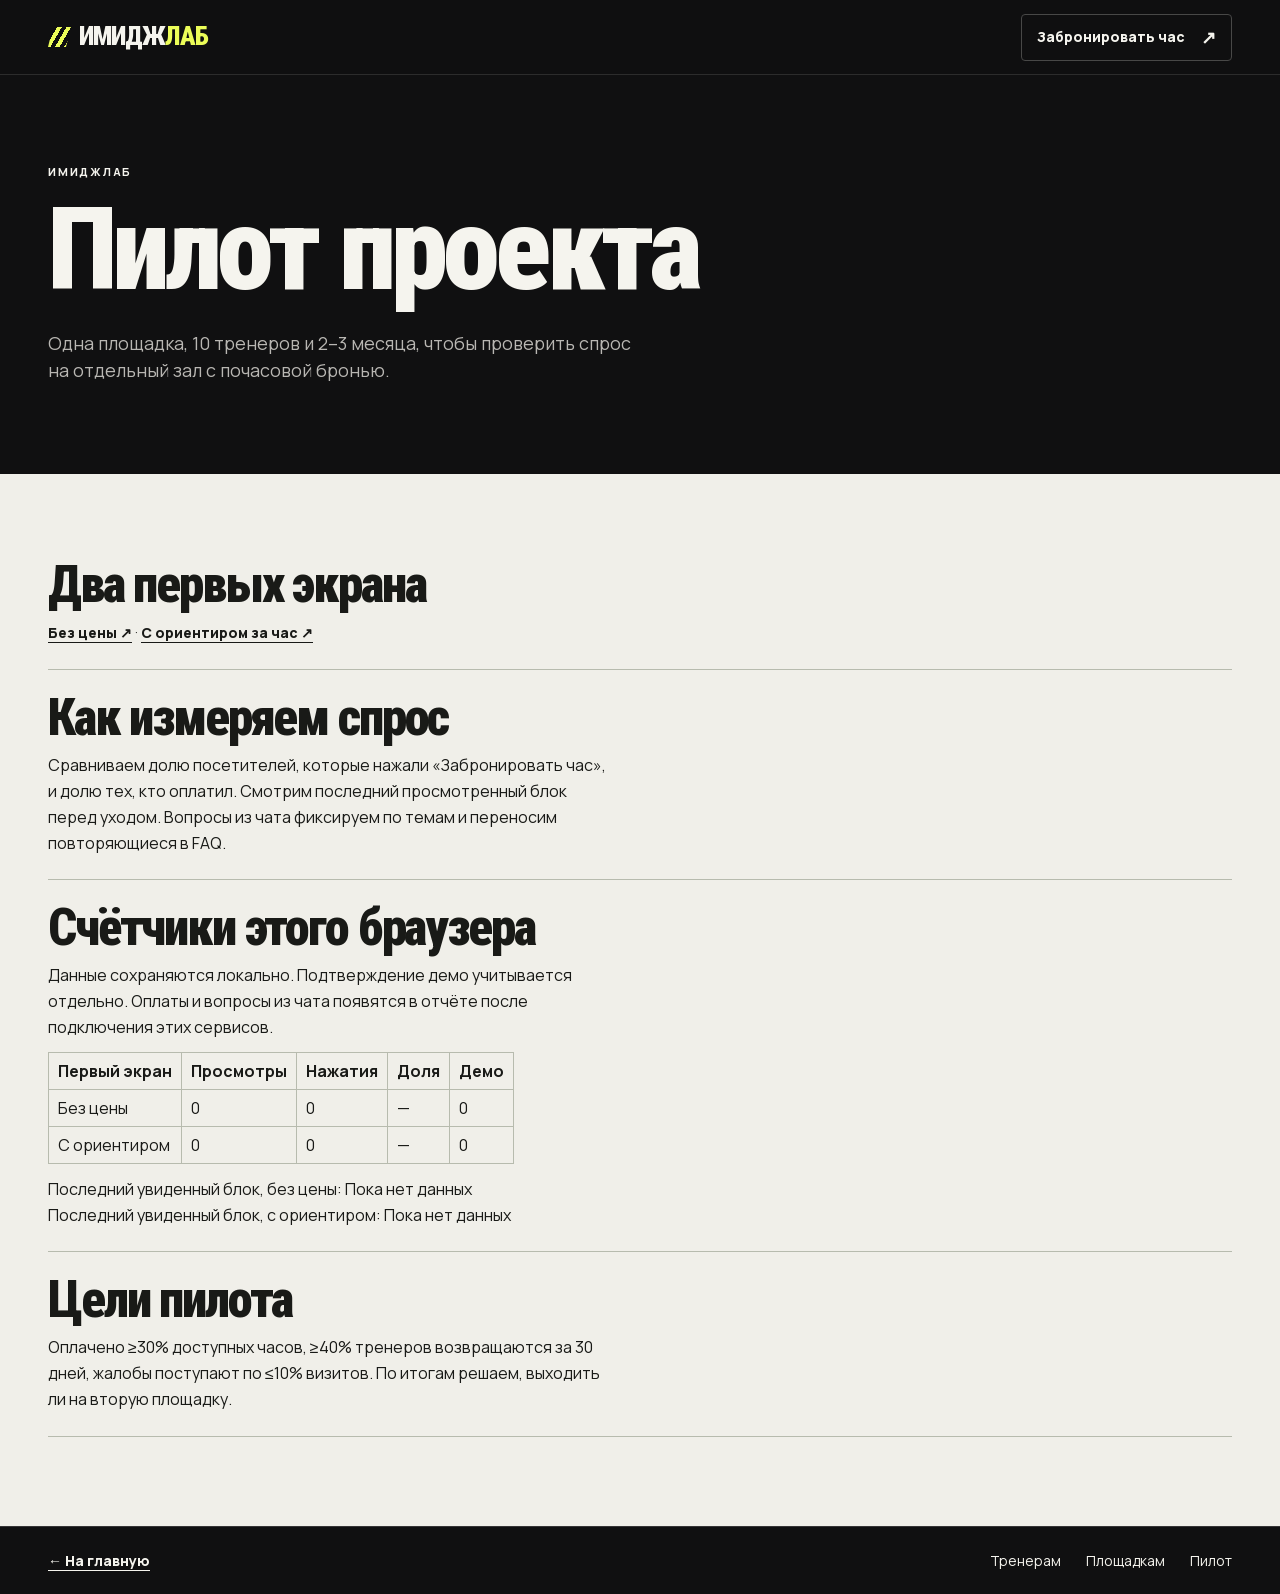
==== pilot.html @ 2631bb2d "Publish ImageLab website" ====
<!doctype html>
<html lang="ru">
<head>
  <meta charset="utf-8">
  <meta name="viewport" content="width=device-width, initial-scale=1">
  <meta name="theme-color" content="#101011">
  <title>Пилот проекта — ИмиджЛаб</title>
  <link rel="stylesheet" href="fonts.css">
  <link rel="stylesheet" href="style.css">
  <script src="pilot-metrics.js" defer></script>
</head>
<body>
  <header class="nav"><div class="wrap nav-inner">
    <a class="logo" href="./"><i aria-hidden="true"></i>Имидж<span>Лаб</span></a>
    <a class="pill nav-cta" href="./#booking">Забронировать час <span aria-hidden="true">↗</span></a>
  </div></header>
  <main class="detail-page">
    <section class="wrap section">
      <p class="kicker">ИМИДЖЛАБ</p>
      <h1>Пилот проекта</h1>
      <p class="lead">Одна площадка, 10 тренеров и 2–3 месяца, чтобы проверить спрос на отдельный зал с почасовой бронью.</p>
    </section>
    <section class="light"><div class="wrap section detail-sections">
      <article><h2>Два первых экрана</h2><p><a class="quiet" href="./?hero=plain">Без цены ↗</a> · <a class="quiet" href="./?hero=price">С ориентиром за час ↗</a></p></article>
      <article><h2>Как измеряем спрос</h2><p>Сравниваем долю посетителей, которые нажали «Забронировать час», и долю тех, кто оплатил. Смотрим последний просмотренный блок перед уходом. Вопросы из чата фиксируем по темам и переносим повторяющиеся в FAQ.</p></article>
      <article><h2>Счётчики этого браузера</h2><p>Данные сохраняются локально. Подтверждение демо учитывается отдельно. Оплаты и вопросы из чата появятся в отчёте после подключения этих сервисов.</p>
        <div class="report-table"><table><thead><tr><th scope="col">Первый экран</th><th scope="col">Просмотры</th><th scope="col">Нажатия</th><th scope="col">Доля</th><th scope="col">Демо</th></tr></thead><tbody id="pilot-report"></tbody></table></div>
        <p>Последний увиденный блок, без цены: <span id="blocks-plain">—</span></p>
        <p>Последний увиденный блок, с ориентиром: <span id="blocks-price">—</span></p>
      </article>
      <article><h2>Цели пилота</h2><p>Оплачено ≥30% доступных часов, ≥40% тренеров возвращаются за 30 дней, жалобы поступают по ≤10% визитов. По итогам решаем, выходить ли на вторую площадку.</p></article>
    </div></section>
  </main>
  <footer><div class="wrap footer-inner"><a class="quiet" href="./">← На главную</a><div class="footer-links"><a href="trainers.html">Тренерам</a><a href="venues.html">Площадкам</a><a href="pilot.html">Пилот</a></div></div></footer>
</body>
</html>
---- fonts.css ----
@font-face {
  font-family: 'Manrope';
  font-style: normal;
  font-weight: 400 800;
  font-display: swap;
  src: url(assets/manrope-cyrillic.woff2) format('woff2');
  unicode-range: U+0301, U+0400-045F, U+0490-0491, U+04B0-04B1, U+2116;
}
@font-face {
  font-family: 'Manrope';
  font-style: normal;
  font-weight: 400 800;
  font-display: swap;
  src: url(assets/manrope-latin.woff2) format('woff2');
  unicode-range: U+0000-00FF, U+0131, U+0152-0153, U+02BB-02BC, U+02C6, U+02DA, U+02DC, U+0304, U+0308, U+0329, U+2000-206F, U+20AC, U+2122, U+2191, U+2193, U+2212, U+2215, U+FEFF, U+FFFD;
}
@font-face {
  font-family: 'Roboto Condensed';
  font-style: normal;
  font-weight: 700 900;
  font-display: swap;
  src: url(assets/roboto-condensed-cyrillic.woff2) format('woff2');
  unicode-range: U+0301, U+0400-045F, U+0490-0491, U+04B0-04B1, U+2116;
}
@font-face {
  font-family: 'Roboto Condensed';
  font-style: normal;
  font-weight: 700 900;
  font-display: swap;
  src: url(assets/roboto-condensed-latin.woff2) format('woff2');
  unicode-range: U+0000-00FF, U+0131, U+0152-0153, U+02BB-02BC, U+02C6, U+02DA, U+02DC, U+0304, U+0308, U+0329, U+2000-206F, U+20AC, U+2122, U+2191, U+2193, U+2212, U+2215, U+FEFF, U+FFFD;
}
---- style.css ----
:root {
  color-scheme: dark;
  --bg: #101011;
  --ink: #f5f4ee;
  --sub: #b9b7b3;
  --line: #363536;
  --acid: #ecfd58;
  --paper: #f0efe9;
  --dark: #191a17;
  --display: "Roboto Condensed", "Arial Narrow", Impact, sans-serif;
  --body: "Manrope", Arial, sans-serif;
  font-family: var(--body);
  background: var(--bg);
  color: var(--ink);
}
*, *::before, *::after { box-sizing: border-box; }
html { scroll-behavior: smooth; }
body, p, h1, h2, h3, figure { margin: 0; }
a { color: inherit; text-decoration: none; }
button, input { font: inherit; }
button { cursor: pointer; }
button:disabled { cursor: wait; }
:focus-visible { outline: 2px solid currentColor; outline-offset: 4px; }
section[id] { scroll-margin-top: 88px; }
.skip { position: fixed; top: 12px; left: 12px; z-index: 9; transform: translateY(-160%); background: var(--acid); color: var(--dark); padding: 12px; }
.skip:focus { transform: none; }
.wrap { width: min(1320px, calc(100% - 96px)); margin-inline: auto; }
.nav { position: sticky; top: 0; z-index: 5; background: #101011eb; backdrop-filter: blur(15px); border-bottom: 1px solid #2c2c2c; }
.nav-inner { min-height: 74px; display: flex; align-items: center; justify-content: space-between; gap: 24px; }
.logo { display: inline-flex; align-items: center; font: 900 26px/.9 var(--display); letter-spacing: -.035em; text-transform: uppercase; white-space: nowrap; }
.logo span { color: var(--acid); }
.logo i { width: 23px; height: 20px; margin-right: 8px; background: repeating-linear-gradient(120deg, var(--acid) 0 4px, transparent 4px 8px); clip-path: polygon(22% 0, 100% 0, 78% 100%, 0 100%); }
nav { display: flex; gap: 34px; color: var(--sub); font-size: 14px; font-weight: 700; }
nav a:hover, .quiet:hover { color: var(--acid); }
.pill { display: inline-flex; min-height: 47px; align-items: center; justify-content: space-between; gap: 16px; padding: 11px 15px; color: inherit; font-size: 14px; font-weight: 800; border: 1px solid transparent; border-radius: 4px; line-height: 1.25; }
.pill span { font-size: 18px; }
.nav-cta { border-color: #484847; }
.nav-cta:hover { border-color: var(--acid); }
.primary { color: #16180c; background: var(--acid); }
.primary:hover { background: #f5ffa3; }
.hero { display: grid; grid-template-columns: .93fr 1.07fr; gap: 30px; align-items: center; padding-block: 50px 28px; }
.hero-copy { padding-block: 12px; }
.kicker { font: 750 11px/1.35 var(--body); letter-spacing: .16em; }
.hero .kicker { display: flex; align-items: center; gap: 9px; color: var(--acid); margin-bottom: 20px; }
.dot { width: 7px; height: 7px; background: currentColor; }
h1, h2 { font-family: var(--display); font-weight: 900; line-height: .86; letter-spacing: -.042em; }
h1 { font-size: clamp(64px, 8.6vw, 142px); line-height: .99; white-space: nowrap; }
em { color: var(--acid); font-style: normal; }
.lead { margin-top: 23px; max-width: 395px; font-size: clamp(16px, 1.4vw, 19px); line-height: 1.5; color: var(--sub); }
.hero-links { display: flex; flex-wrap: wrap; align-items: center; gap: 14px 20px; margin-top: 27px; }
.quiet { font-size: 14px; font-weight: 800; text-underline-offset: 4px; text-decoration: underline; }
.rig { position: relative; isolation: isolate; display: grid; grid-template-rows: auto minmax(170px, 1fr) auto; min-width: 0; min-height: 400px; aspect-ratio: 1.16; overflow: hidden; border: 1px solid #393a32; border-radius: 5px; background: radial-gradient(ellipse at 65% 37%, #3b4033, #1d201a 55%, #151715 92%); }
.rig::before { content: ""; position: absolute; z-index: -1; inset: 0; background: repeating-linear-gradient(0deg, transparent 0 39px, #dce0b90f 39px 40px), repeating-linear-gradient(90deg, transparent 0 39px, #dce0b90f 39px 40px); mask-image: radial-gradient(ellipse at center, #000, transparent 92%); }
.rig-top, .rig-bottom { display: flex; justify-content: space-between; align-items: center; gap: 12px; padding: 16px 19px; z-index: 1; }
.rig-top { color: #d5d5c6; font: 700 11px/1.3 var(--body); letter-spacing: .13em; }
.rig-top b { display: inline-block; width: 7px; height: 7px; background: var(--acid); margin-right: 5px; }
.rep { white-space: nowrap; }
.rep output { font: 850 27px/.8 var(--display); letter-spacing: -.03em; color: var(--acid); margin-right: 5px; font-variant-numeric: tabular-nums; }
#barbell { display: block; width: 100%; height: 100%; min-height: 0; }
.rig-bottom { align-items: end; background: linear-gradient(transparent, #121411b0); }
fieldset { border: 0; min-inline-size: 0; margin: 0; padding: 0; }
.weights { display: flex; flex-wrap: wrap; gap: 4px; }
.weights legend { color: #cfcec0; font-size: 11px; margin-bottom: 6px; }
.weights label, .times label { position: relative; }
.weights input, .times input { position: absolute; opacity: 0; inset: 0; margin: 0; cursor: pointer; }
.weights span, .times span { display: grid; place-items: center; min-height: 36px; border: 1px solid #777b65; border-radius: 3px; color: var(--ink); padding-inline: 8px; font-size: 12px; font-weight: 800; white-space: nowrap; }
.weights input:checked + span { border-color: var(--acid); color: var(--acid); background: #e9ff5620; }
input:focus-visible + span { outline: 2px solid currentColor; outline-offset: 3px; }
.lift { min-height: 38px; border-color: var(--acid); color: var(--acid); background: #151712; padding: 5px 10px; }
.lift:hover { background: var(--acid); color: var(--dark); }
.lift:disabled { opacity: .65; }
.quick { display: grid; grid-template-columns: repeat(3, 1fr); border-block: 1px solid var(--line); margin-bottom: 45px; }
.quick span { display: flex; align-items: center; gap: 12px; padding: 16px 21px; font-size: 13px; color: var(--sub); }
.quick span + span { border-left: 1px solid var(--line); }
.quick strong { color: var(--ink); font: 900 34px/.9 var(--display); letter-spacing: -.04em; }
.section { padding-block: clamp(52px, 7vw, 108px); }
h2 { font-size: clamp(57px, 8.5vw, 121px); margin-top: 12px; }
.light { background: var(--paper); color: var(--dark); color-scheme: light; }
.format-heading { display: flex; align-items: end; justify-content: space-between; gap: 24px 64px; }
.format-heading > p, .booking-lead, .pilot-details > p { max-width: 385px; font-size: 17px; line-height: 1.58; }
.layout { display: grid; grid-template-columns: 1.25fr .75fr; gap: 38px; margin-top: 34px; }
.blueprint { display: grid; gap: 17px; align-items: center; padding: 20px; border: 1px solid #c6c7bc; border-radius: 5px; background: repeating-linear-gradient(0deg, transparent 0 19px, #303e1410 19px 20px), repeating-linear-gradient(90deg, transparent 0 19px, #303e1410 19px 20px), #e2e5d8; }
.plan-label, .plan-size { font-size: 10px; font-weight: 800; letter-spacing: .13em; text-transform: uppercase; }
.plan-size { text-align: center; }
.room { position: relative; width: min(286px, 85%); margin-inline: auto; border: 4px double #3d4739; background: #f4f5ed; }
.room > div { position: absolute; }
.zone { border: 1px dashed #78816e; border-radius: 3px; transition: background .32s; }
.zone.is-active { background: #e3f565; }
.fixture { border: 1px solid #3d4739; border-radius: 2px; background: #d7ddcd; }
.rack { border-width: 2px; background: linear-gradient(#3d4739, #3d4739) center 88% / 100% 3px no-repeat; }
.bench { background: #666e5b; }
.dumbbells { background: repeating-linear-gradient(90deg, #535c4e 0 2px, #d7ddcd 2px 5px); }
.mat { background: repeating-linear-gradient(135deg, #d6decf 0 4px, #9ca78b 4px 5px); }
.cable { border-width: 2px; background: linear-gradient(90deg, #4a5342 17%, transparent 17% 83%, #4a5342 83%), #dae1ce; }
.bike { border: 0; background: linear-gradient(#525d48, #525d48) center 15% / 100% 4px no-repeat, linear-gradient(#525d48, #525d48) center 85% / 100% 4px no-repeat, linear-gradient(#707c61, #707c61) center / 36% 100% no-repeat; }
.door { border-inline: 2px solid #3d4739; border-top: 2px solid #7d8b57; background: linear-gradient(90deg, #889573 0 47%, #eef0df 47% 53%, #889573 53%); }
.plan-entry { text-align: center; font-size: 12px; font-weight: 800; margin-top: -9px; }
.zones { align-self: center; border-top: 1px solid #c0c3b6; }
.zone-button { width: 100%; display: grid; grid-template-columns: 25px 1fr auto; align-items: center; gap: 12px; min-height: 57px; padding: 8px 0; border: 0; border-bottom: 1px solid #c0c3b6; background: transparent; color: var(--dark); text-align: left; font-size: 18px; font-weight: 850; }
.zone-button:hover, .zone-button[aria-pressed="true"] { color: #485423; }
.zone-index { font-size: 10px; font-weight: 800; }
#zone-copy { margin-top: 15px; line-height: 1.5; min-height: 4.5em; color: #43473c; font-size: 14px; }
.booking { color-scheme: light; background: var(--acid); color: var(--dark); }
.booking-grid { display: grid; grid-template-columns: 1fr .95fr; gap: 34px; align-items: center; }
.booking-lead { margin-top: 20px; }
.scheduler { border: 1px solid #a7b641; background: #f7ffa9; padding: clamp(17px, 4vw, 36px); border-radius: 5px; }
.schedule-head { display: flex; justify-content: space-between; align-items: center; gap: 14px; margin-bottom: 20px; }
.schedule-head h3 { font: 870 clamp(22px, 3vw, 35px)/.98 var(--display); }
.schedule-head span { border: 1px solid #737c33; border-radius: 3px; padding: 4px 6px; font-size: 10px; font-weight: 850; letter-spacing: .12em; }
.scheduler legend { font-size: 13px; font-weight: 800; }
.times { display: grid; grid-template-columns: repeat(4, minmax(0, 1fr)); gap: 5px; margin-top: 9px; }
.times span { color: var(--dark); padding: 0; border-color: #a7b641; min-height: 43px; }
.times input:checked + span { background: var(--dark); color: var(--acid); border-color: var(--dark); }
.schedule-range { padding-block: 14px; font-size: 13px; }
.schedule-submit { width: 100%; background: var(--dark); color: var(--ink); }
.schedule-submit:hover { background: #3d4126; }
.pilot { display: grid; grid-template-columns: .7fr 1.3fr; gap: 36px; }
.pilot .kicker { color: var(--acid); }
.pilot-details > p { max-width: 560px; color: var(--sub); }
.targets { display: grid; grid-template-columns: repeat(3, minmax(0,1fr)); margin-block: 26px; border-block: 1px solid var(--line); }
.targets div { padding: 13px 8px; }
.targets div + div { border-left: 1px solid var(--line); }
.targets b { display: block; color: var(--acid); font: 900 clamp(30px, 4vw, 54px)/1 var(--display); letter-spacing: -.04em; }
.targets span { display: block; margin-top: 6px; font-size: 12px; color: var(--sub); line-height: 1.35; }
details { border-bottom: 1px solid var(--line); }
summary { cursor: pointer; padding-block: 13px; font-weight: 750; font-size: 14px; }
details p { padding-bottom: 14px; color: var(--sub); font-size: 14px; }
.pilot-details .quiet { display: inline-block; margin-top: 22px; }
footer { border-top: 1px solid var(--line); }
.footer-inner { display: flex; flex-wrap: wrap; align-items: center; justify-content: space-between; gap: 16px 24px; padding-block: 24px; }
.footer-inner p, .footer-inner > span { color: var(--sub); font-size: 12px; line-height: 1.45; }
dialog { width: min(420px, calc(100% - 32px)); padding: 25px; color: var(--ink); background: #23251b; border: 1px solid #747a43; border-radius: 5px; }
dialog::backdrop { background: #090908c9; }
dialog[open] { animation: open-dialog .26s ease-out both; }
@keyframes open-dialog { from { opacity: 0; transform: translateY(12px) scale(.98); } }
dialog h2 { font-size: 44px; margin-block: 12px; }
dialog p { color: var(--sub); line-height: 1.5; margin-bottom: 14px; }
#confirmed { color: var(--acid); font-weight: 800; }
.confirmation-check { color: var(--acid); font-size: 29px; }
@media (max-width: 1050px) {
  .wrap { width: calc(100% - 56px); }
  .hero { gap: 19px; }
  .rig { min-height: 340px; }
}
@media (max-width: 760px) {
  .wrap { width: calc(100% - 32px); }
  .nav-inner { min-height: 60px; gap: 12px; }
  nav { gap: 15px; }
  .nav-cta { min-height: 36px; font-size: 12px; gap: 6px; padding: 6px 8px; }
  .hero { grid-template-columns: 1fr; padding-block: 24px 17px; gap: 15px; }
  .hero-copy { padding-block: 6px; }
  h1 { font-size: clamp(64px, 14.5vw, 105px); }
  .hero .kicker { margin-bottom: 14px; }
  .lead { margin-top: 14px; }
  .hero-links { margin-top: 17px; }
  .rig { width: 100%; height: clamp(300px, 76vw, 455px); min-height: 0; aspect-ratio: auto; }
  .rig-top, .rig-bottom { padding: 12px; }
  .section { padding-block: 50px; }
  .format-heading { display: grid; }
  .layout, .booking-grid, .pilot { grid-template-columns: 1fr; gap: 23px; }
  .quick { margin-bottom: 27px; }
  .quick span { display: grid; gap: 7px; padding: 11px 7px; font-size: 11px; }
  .quick strong { font-size: 27px; }
}
@media (max-width: 450px) {
  .logo { font-size: 22px; }
  nav a { font-size: 12px; }
  nav { gap: 10px; }
  .nav-cta span, nav a:last-child { display: none; }
  .nav-cta, nav a { white-space: nowrap; }
}
@media (max-width: 350px) {
  .nav-inner nav { display: none; }
  h1 { font-size: 56px; }
}
@media (prefers-reduced-motion: no-preference) {
  .hero-copy { animation: enter .65s cubic-bezier(.16,1,.3,1) both; }
  .rig { animation: enter .8s .09s cubic-bezier(.16,1,.3,1) both; }
  .reveal { opacity: 0; transform: translateY(25px); transition: opacity .6s, transform .7s cubic-bezier(.17,1,.3,1); }
  .reveal:focus-within, .reveal.in-view { opacity: 1; transform: none; }
}
@keyframes enter { from { opacity: 0; transform: translateY(18px); } }
@media (prefers-reduced-motion: reduce) {
  html { scroll-behavior: auto; }
  *, *::before, *::after { animation-duration: .01ms !important; transition-duration: .01ms !important; }
}

/* Scroll-driven capsule tour */
.tour {
  color: var(--ink);
  color-scheme: dark;
  --tour-height: min(760px, calc(100svh - 75px));
  background: #141612;
}
.tour-stage {
  position: relative;
  height: var(--tour-height);
  min-height: 410px;
  overflow: hidden;
  isolation: isolate;
  background: radial-gradient(ellipse at 60% 47%, #33382a, #131511 72%);
  border-block: 1px solid #3f4335;
}
.tour.is-playing { height: calc(var(--tour-height) + min(180svh, 1650px)); }
.tour.is-playing .tour-stage { position: sticky; top: 74px; }
#tour-scene, .tour-shade, .tour-overlay { position: absolute; inset: 0; }
#tour-scene { width: 100%; height: 100%; display: block; }
.tour-shade {
  background: linear-gradient(0deg, #0e100df5, transparent 41%),
              linear-gradient(90deg, #10110da6, transparent 47%),
              linear-gradient(180deg, #10110c92, transparent 20%);
  pointer-events: none;
}
.tour-overlay { display: flex; flex-direction: column; justify-content: space-between; padding-block: 23px; pointer-events: none; }
.tour-top { display: flex; justify-content: space-between; align-items: center; gap: 10px; }
.tour-top .kicker { display: flex; align-items: center; gap: 9px; color: var(--acid); }
.tour-top a { pointer-events: auto; white-space: nowrap; }
.tour-top a span { color: var(--acid); }
.tour-bottom h2 { max-width: fit-content; color: var(--ink); font-size: clamp(45px, 6.2vw, 92px); }
.tour-caption { margin-top: 13px; font-size: clamp(13px, 1.3vw, 16px); color: #dadad2; max-width: 38ch; }
.tour-track { display: flex; gap: 4px; margin-top: 18px; }
.tour-track i { display: block; width: 31px; height: 3px; background: #ecfd5850; }
.tour-track i.is-current { background: var(--acid); }
.tour:not(.is-playing) .tour-track { display: none; }
@media (max-width: 760px) {
  .tour { --tour-height: min(650px, calc(100svh - 61px)); }
  .tour.is-playing .tour-stage { top: 60px; }
  .tour-overlay { padding-block: 17px; }
  .tour-shade { background: linear-gradient(0deg, #0e100df5, transparent 38%), linear-gradient(180deg, #10110c95, transparent 20%); }
}
@media (max-height: 520px) {
  .tour-stage { min-height: 280px; }
  .tour-bottom h2 { font-size: 39px; }
}

#tour-scene.tour-fallback { transform: scaleX(-1); }

.hero h1 { font-size: clamp(40px, 6vw, 90px); white-space: normal; line-height: 1; }
.hero-facts { display: grid; gap: 8px; margin: 19px 0 0; }
.hero-facts div { display: flex; align-items: baseline; gap: 12px; font-size: 14px; }
.hero-facts div[hidden] { display: none; }
.hero-facts dt { color: var(--sub); }
.hero-facts dd { margin: 0; font-weight: 800; }
.hero-links small { color: var(--sub); }
.nav-cta { white-space: nowrap; }
#plan { scroll-margin-top: 100px; }
main section.light + section.light { border-top: 1px solid #cbcdc1; }
.steps, .price-grid { display: grid; grid-template-columns: repeat(3, minmax(0, 1fr)); gap: 18px; margin: 32px 0 0; padding: 0; }
.steps li { list-style: none; border-top: 1px solid #b7bbae; padding-top: 14px; }
.steps h3 { font-size: 20px; margin-block: 14px 8px; }
.steps p, .section-copy, .detail-sections p { line-height: 1.63; font-size: 16px; max-width: 62ch; }
.step-visual { height: 106px; border: 1px solid #d4d9c8; background: #e2e7d6; display: flex; align-items: center; justify-content: center; color: #343a2b; }
.step-calendar { gap: 15px; font: 850 25px var(--display); }
.step-calendar b { background: var(--acid); padding: 9px; }
.step-keypad { display: grid; grid-template: repeat(3, 10px) / repeat(3, 10px); align-content: center; gap: 5px; }
.step-keypad i { width: 10px; height: 10px; background: #46523a; border-radius: 2px; }
.step-keypad i:nth-child(5) { background: #7a851e; }
.step-weights i { position: relative; width: 91px; height: 5px; background: #4c5742; }
.step-weights i::before, .step-weights i::after { content: ''; position: absolute; top: -13px; width: 13px; height: 31px; background: #4c5742; border-radius: 3px; }
.step-weights i::before { left: 10px; }
.step-weights i::after { right: 10px; }
.block-action { margin-top: 25px; }
.light .primary { background: var(--dark); color: var(--acid); }
.light .primary:hover { background: #3d4126; }
.inside-action { padding-bottom: 34px; }
.equipment-list { display: flex; flex-wrap: wrap; gap: 8px; margin-top: 24px; list-style: none; padding: 0; }
.equipment-list li { padding: 8px 10px; border: 1px solid #bfc4b4; font-size: 13px; }
.feature-row { display: grid; grid-template-columns: 1fr 1fr; gap: 30px; align-items: start; }
.feature-row h2, #price h2, #how h2, #format-title { font-size: clamp(44px, 6.2vw, 91px); }
.feature-row h2 { margin-top: 0; }
.price-grid { border-block: 1px solid #b7bbae; }
.price-grid div { padding-block: 18px; }
.price-grid dt { font-size: 14px; font-weight: 700; }
.price-grid dd { margin: 5px 0 0; font: 900 clamp(30px, 4.8vw, 66px)/1 var(--display); }
.price-note { margin-top: 16px; }
.detail-link { display: inline-block; margin-top: 15px; }
.footer-links { display: flex; flex-wrap: wrap; gap: 14px 25px; font-size: 14px; }
.footer-links a:hover { color: var(--acid); }
.detail-page h1 { white-space: normal; font-size: clamp(54px, 9vw, 125px); margin-top: 14px; }
.detail-page .lead { max-width: 55ch; }
.detail-sections { display: grid; gap: 26px; }
.detail-sections article { padding-bottom: 23px; border-bottom: 1px solid #b7bbae; }
.detail-sections h2 { font-size: clamp(29px, 4vw, 52px); margin: 0 0 12px; }
.detail-sections .pill { justify-self: start; }
.report-table { overflow-x: auto; margin-block: 12px; }
.report-table table { border-collapse: collapse; }
.report-table th, .report-table td { border: 1px solid #b7bbae; padding: 7px 9px; text-align: left; }
@media (max-width: 760px) {
  .hero h1 { font-size: clamp(44px, 9vw, 70px); }
  .hero-facts div { font-size: 13px; gap: 7px; }
  .feature-row, .steps { grid-template-columns: 1fr; gap: 17px; }
  .steps { margin-top: 24px; }
  .steps li { display: grid; grid-template-columns: 83px 1fr; column-gap: 13px; }
  .step-visual { grid-row: span 2; height: 86px; }
  .step-calendar { gap: 4px; font-size: 16px; }
  .step-calendar b { padding: 3px; }
  .step-weights i { width: 60px; }
  .steps h3 { margin-block: 1px 4px; font-size: 17px; }
  .steps p { font-size: 13px; }
  .price-grid { gap: 8px; }
  .price-grid dt { font-size: 12px; min-height: 2.8em; }
  .nav-inner { gap: 8px; }
}
@media (max-width: 450px) { .nav-inner nav { display: none; } }
.price-compare { margin-top: 18px; border-color: #b7bbae; }
.price-compare p { color: #414437; margin-top: 12px; }
.compare-inputs { display: grid; grid-template-columns: repeat(auto-fit, minmax(min(100%, 185px),1fr)); gap: 12px; }
.compare-inputs label { display: grid; align-content: end; gap: 6px; font-size: 13px; font-weight: 700; }
.compare-inputs input { width: 100%; min-height: 39px; padding: 6px 9px; border: 1px solid #b7bbae; background: #fcfcf6; color: var(--dark); border-radius: 3px; }
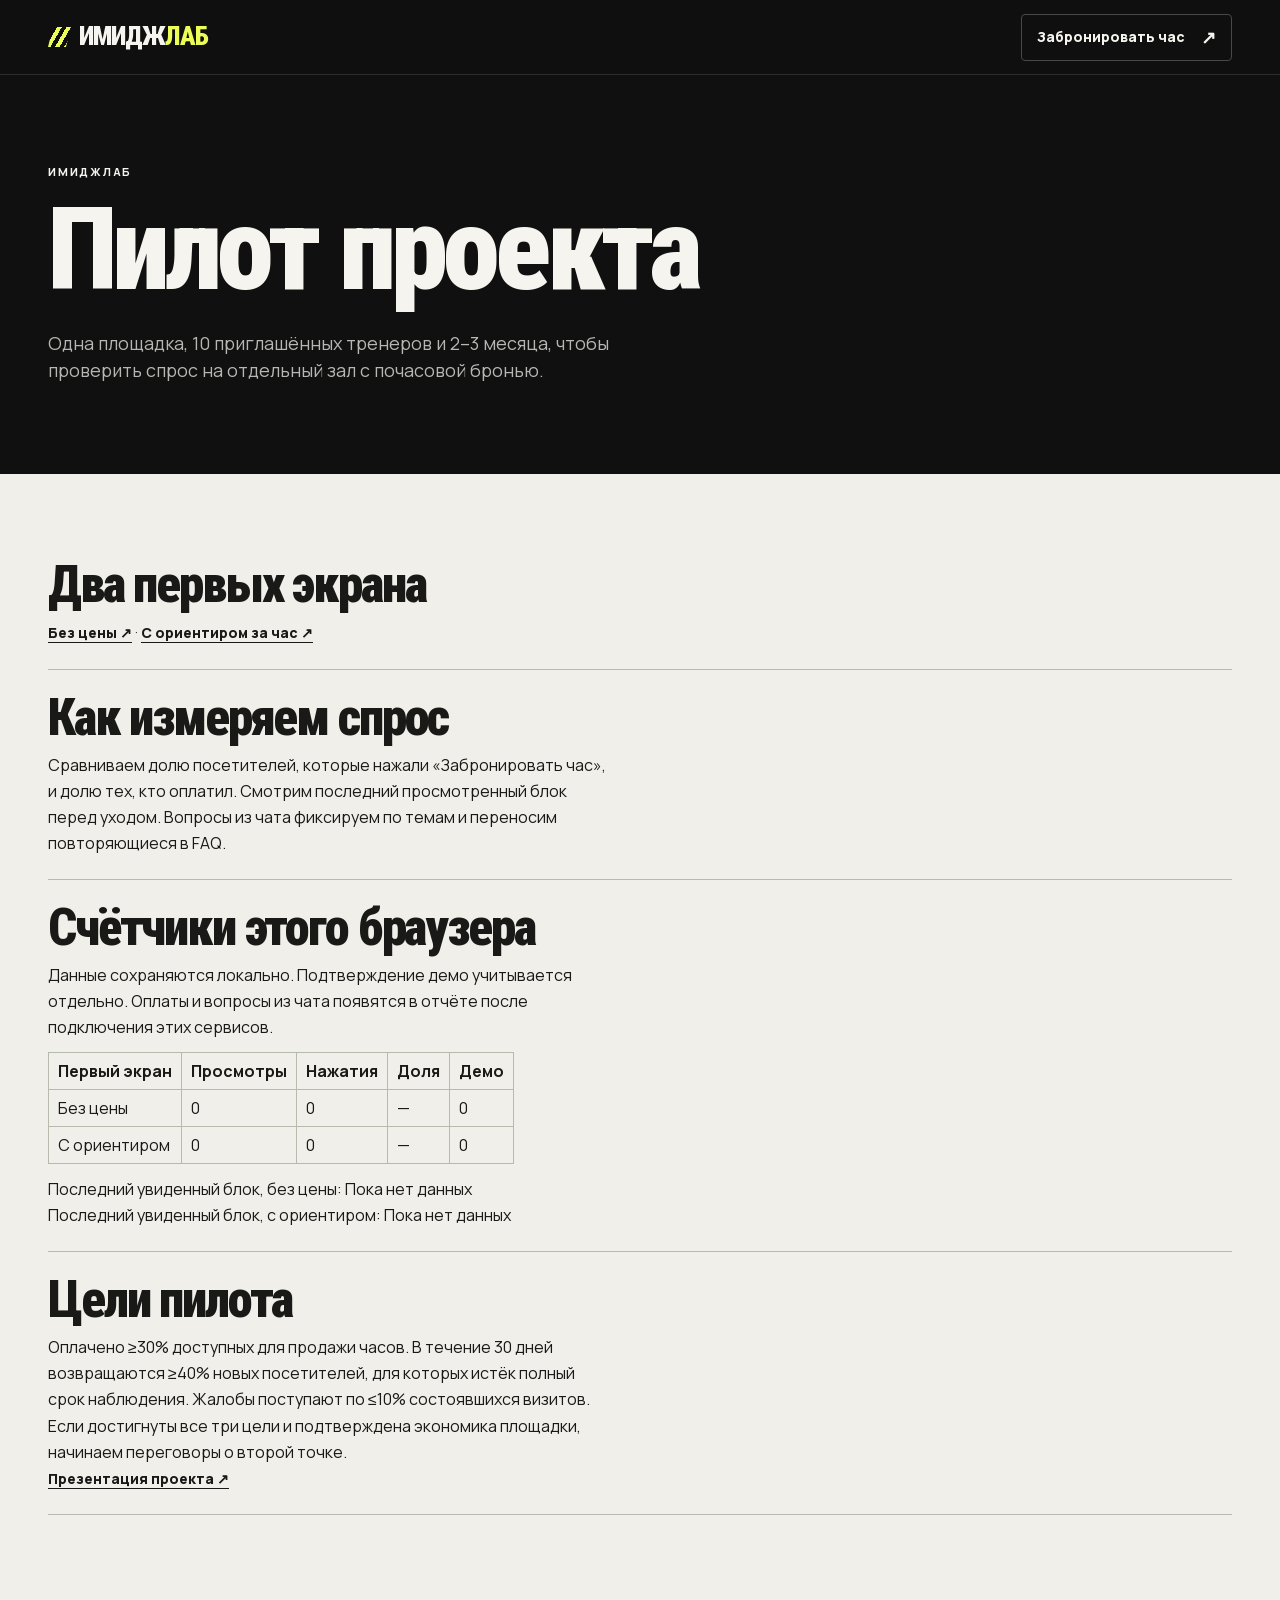
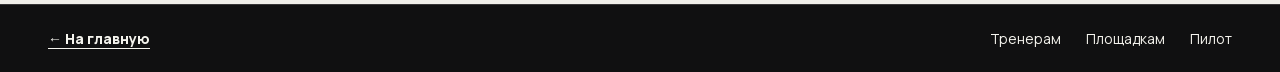
==== commit f2708db8: "Align pilot targets with final presentation" ====
--- a/pilot.html
+++ b/pilot.html
@@ -18,7 +18,7 @@
     <section class="wrap section">
       <p class="kicker">ИМИДЖЛАБ</p>
       <h1>Пилот проекта</h1>
-      <p class="lead">Одна площадка, 10 тренеров и 2–3 месяца, чтобы проверить спрос на отдельный зал с почасовой бронью.</p>
+      <p class="lead">Одна площадка, 10 приглашённых тренеров и 2–3 месяца, чтобы проверить спрос на отдельный зал с почасовой бронью.</p>
     </section>
     <section class="light"><div class="wrap section detail-sections">
       <article><h2>Два первых экрана</h2><p><a class="quiet" href="./?hero=plain">Без цены ↗</a> · <a class="quiet" href="./?hero=price">С ориентиром за час ↗</a></p></article>
@@ -28,7 +28,7 @@
         <p>Последний увиденный блок, без цены: <span id="blocks-plain">—</span></p>
         <p>Последний увиденный блок, с ориентиром: <span id="blocks-price">—</span></p>
       </article>
-      <article><h2>Цели пилота</h2><p>Оплачено ≥30% доступных часов, ≥40% тренеров возвращаются за 30 дней, жалобы поступают по ≤10% визитов. По итогам решаем, выходить ли на вторую площадку.</p></article>
+      <article><h2>Цели пилота</h2><p>Оплачено ≥30% доступных для продажи часов. В течение 30 дней возвращаются ≥40% новых посетителей, для которых истёк полный срок наблюдения. Жалобы поступают по ≤10% состоявшихся визитов. Если достигнуты все три цели и подтверждена экономика площадки, начинаем переговоры о второй точке.</p><p><a class="quiet" href="https://www.canva.com/d/xo83vK4XGWdg7Co">Презентация проекта ↗</a></p></article>
     </div></section>
   </main>
   <footer><div class="wrap footer-inner"><a class="quiet" href="./">← На главную</a><div class="footer-links"><a href="trainers.html">Тренерам</a><a href="venues.html">Площадкам</a><a href="pilot.html">Пилот</a></div></div></footer>
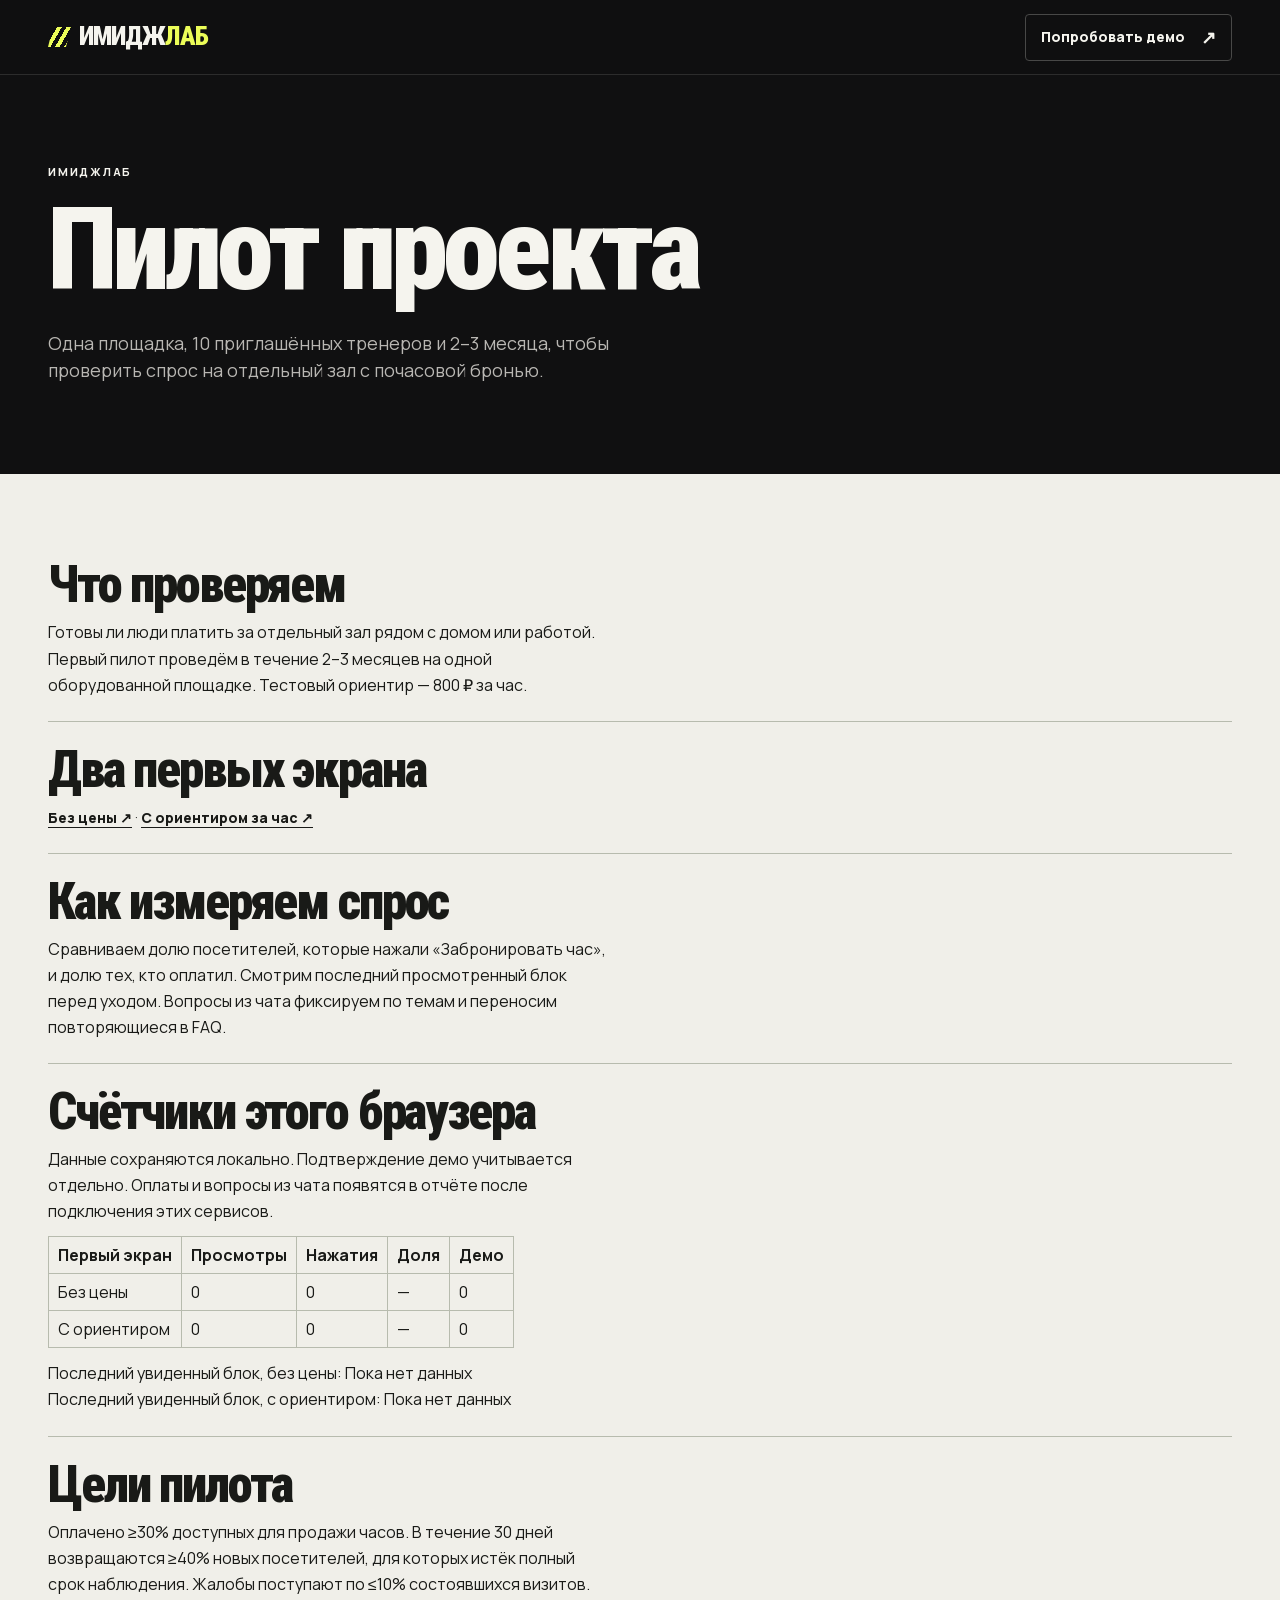
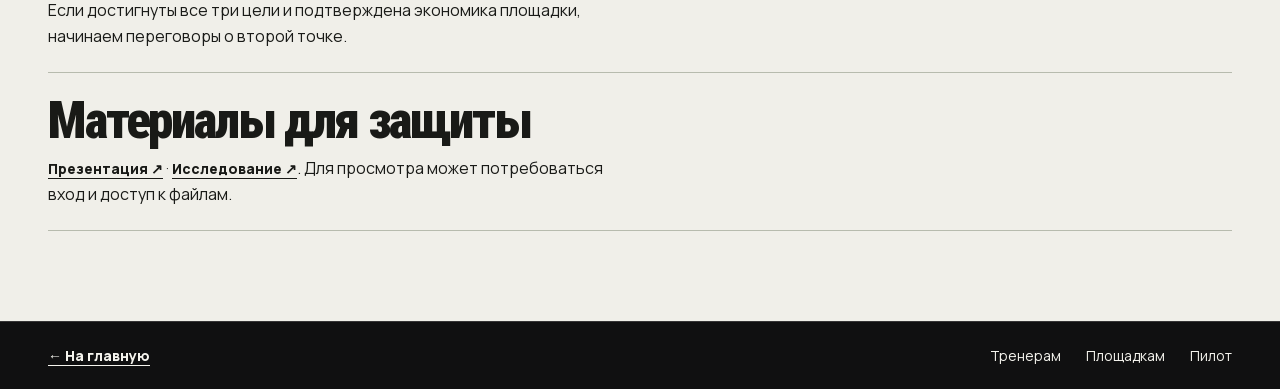
==== commit f3d71394: "Clarify pilot and add defense materials" ====
--- a/pilot.html
+++ b/pilot.html
@@ -12,7 +12,7 @@
 <body>
   <header class="nav"><div class="wrap nav-inner">
     <a class="logo" href="./"><i aria-hidden="true"></i>Имидж<span>Лаб</span></a>
-    <a class="pill nav-cta" href="./#booking">Забронировать час <span aria-hidden="true">↗</span></a>
+    <a class="pill nav-cta" href="./#booking">Попробовать демо <span aria-hidden="true">↗</span></a>
   </div></header>
   <main class="detail-page">
     <section class="wrap section">
@@ -21,6 +21,7 @@
       <p class="lead">Одна площадка, 10 приглашённых тренеров и 2–3 месяца, чтобы проверить спрос на отдельный зал с почасовой бронью.</p>
     </section>
     <section class="light"><div class="wrap section detail-sections">
+      <article><h2>Что проверяем</h2><p>Готовы ли люди платить за отдельный зал рядом с домом или работой. Первый пилот проведём в течение 2–3 месяцев на одной оборудованной площадке. Тестовый ориентир — 800 ₽ за час.</p></article>
       <article><h2>Два первых экрана</h2><p><a class="quiet" href="./?hero=plain">Без цены ↗</a> · <a class="quiet" href="./?hero=price">С ориентиром за час ↗</a></p></article>
       <article><h2>Как измеряем спрос</h2><p>Сравниваем долю посетителей, которые нажали «Забронировать час», и долю тех, кто оплатил. Смотрим последний просмотренный блок перед уходом. Вопросы из чата фиксируем по темам и переносим повторяющиеся в FAQ.</p></article>
       <article><h2>Счётчики этого браузера</h2><p>Данные сохраняются локально. Подтверждение демо учитывается отдельно. Оплаты и вопросы из чата появятся в отчёте после подключения этих сервисов.</p>
@@ -28,7 +29,8 @@
         <p>Последний увиденный блок, без цены: <span id="blocks-plain">—</span></p>
         <p>Последний увиденный блок, с ориентиром: <span id="blocks-price">—</span></p>
       </article>
-      <article><h2>Цели пилота</h2><p>Оплачено ≥30% доступных для продажи часов. В течение 30 дней возвращаются ≥40% новых посетителей, для которых истёк полный срок наблюдения. Жалобы поступают по ≤10% состоявшихся визитов. Если достигнуты все три цели и подтверждена экономика площадки, начинаем переговоры о второй точке.</p><p><a class="quiet" href="https://www.canva.com/d/xo83vK4XGWdg7Co">Презентация проекта ↗</a></p></article>
+      <article><h2>Цели пилота</h2><p>Оплачено ≥30% доступных для продажи часов. В течение 30 дней возвращаются ≥40% новых посетителей, для которых истёк полный срок наблюдения. Жалобы поступают по ≤10% состоявшихся визитов. Если достигнуты все три цели и подтверждена экономика площадки, начинаем переговоры о второй точке.</p></article>
+      <article><h2>Материалы для защиты</h2><p><a class="quiet" href="https://www.canva.com/d/xo83vK4XGWdg7Co">Презентация ↗</a> · <a class="quiet" href="https://docs.google.com/document/d/18_EZQo6w82USb9HViiqUJIRO9OwNO_tz73DgFptD2i4/edit">Исследование ↗</a>. Для просмотра может потребоваться вход и доступ к файлам.</p></article>
     </div></section>
   </main>
   <footer><div class="wrap footer-inner"><a class="quiet" href="./">← На главную</a><div class="footer-links"><a href="trainers.html">Тренерам</a><a href="venues.html">Площадкам</a><a href="pilot.html">Пилот</a></div></div></footer>
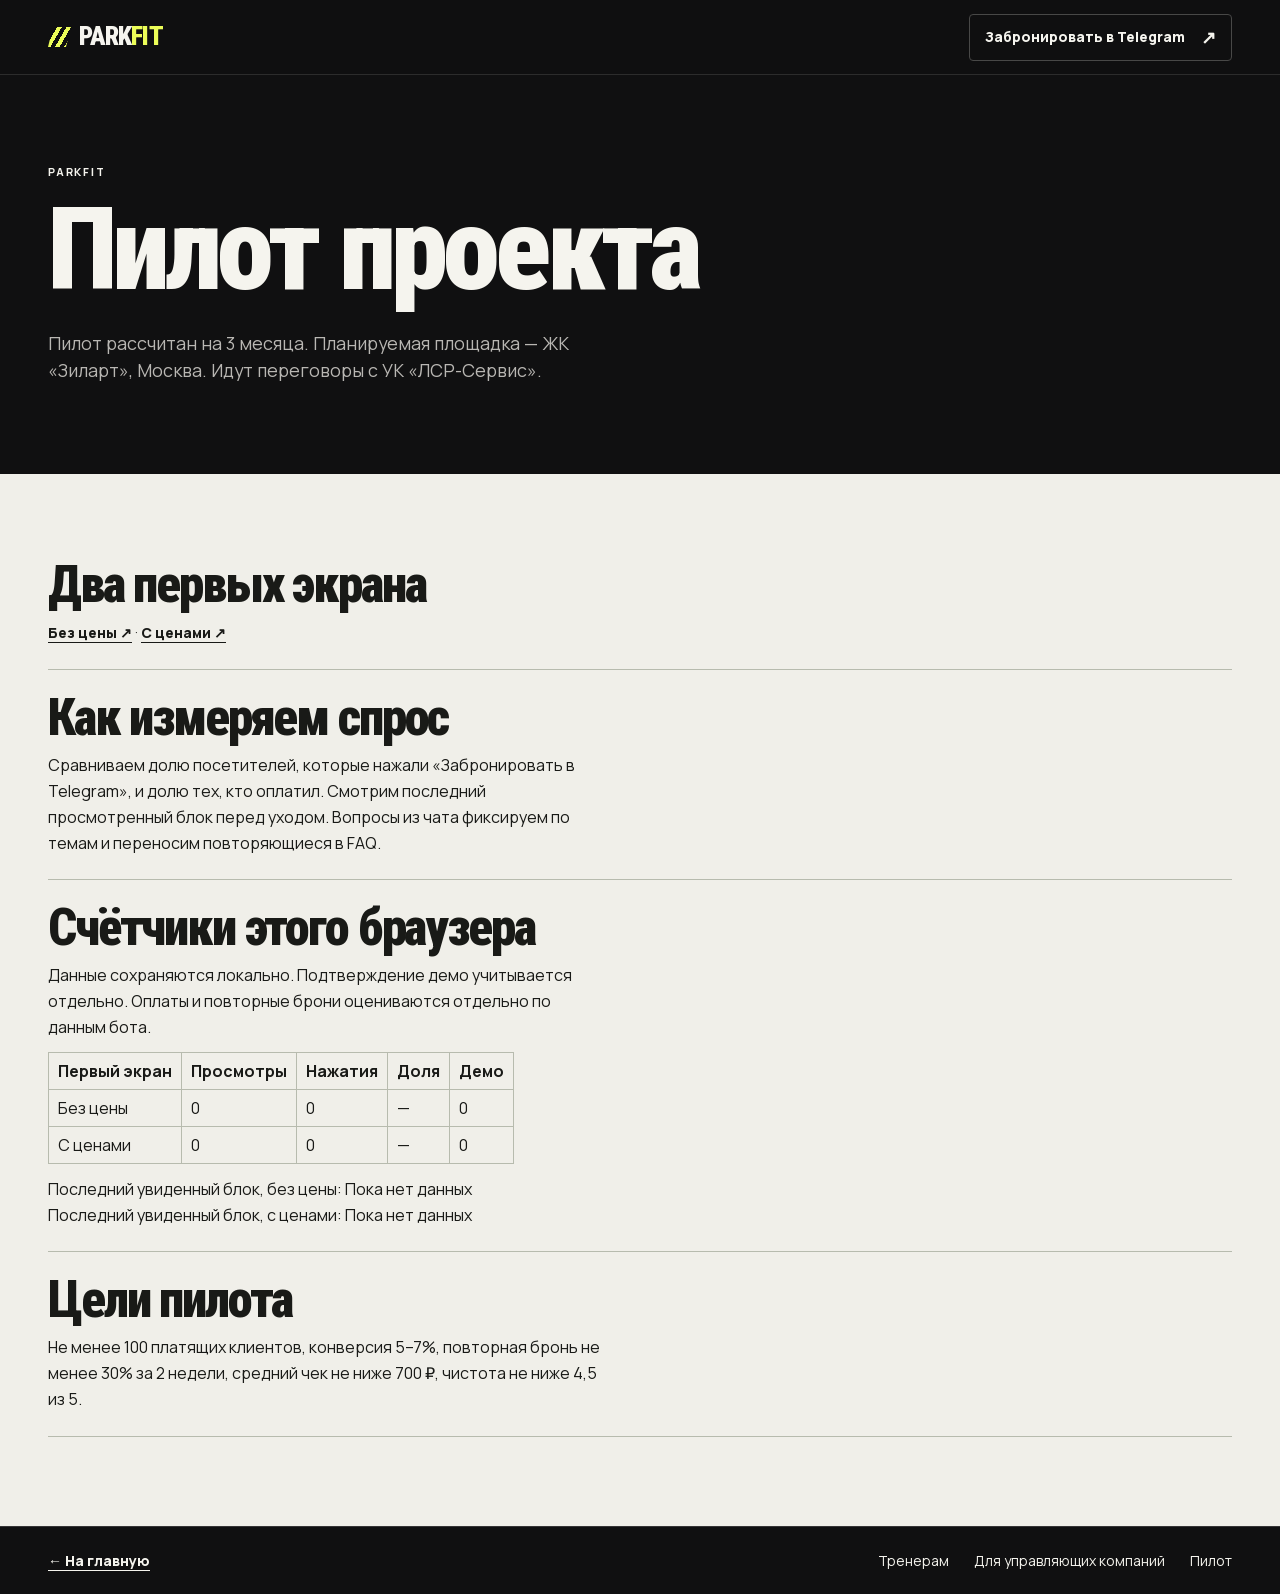
==== commit 7f737edb: "Adapt the landing page for the ParkFit pilot" ====
--- a/pilot.html
+++ b/pilot.html
@@ -4,35 +4,33 @@
   <meta charset="utf-8">
   <meta name="viewport" content="width=device-width, initial-scale=1">
   <meta name="theme-color" content="#101011">
-  <title>Пилот проекта — ИмиджЛаб</title>
+  <title>Пилот проекта — ParkFit</title>
   <link rel="stylesheet" href="fonts.css">
   <link rel="stylesheet" href="style.css">
   <script src="pilot-metrics.js" defer></script>
 </head>
 <body>
   <header class="nav"><div class="wrap nav-inner">
-    <a class="logo" href="./"><i aria-hidden="true"></i>Имидж<span>Лаб</span></a>
-    <a class="pill nav-cta" href="./#booking">Попробовать демо <span aria-hidden="true">↗</span></a>
+    <a class="logo" href="./"><i aria-hidden="true"></i>Park<span>Fit</span></a>
+    <a class="pill nav-cta" href="https://t.me/parkfit_bot?start=site_pilot">Забронировать в Telegram <span aria-hidden="true">↗</span></a>
   </div></header>
   <main class="detail-page">
     <section class="wrap section">
-      <p class="kicker">ИМИДЖЛАБ</p>
+      <p class="kicker">PARKFIT</p>
       <h1>Пилот проекта</h1>
-      <p class="lead">Одна площадка, 10 приглашённых тренеров и 2–3 месяца, чтобы проверить спрос на отдельный зал с почасовой бронью.</p>
+      <p class="lead">Пилот рассчитан на 3 месяца. Планируемая площадка — ЖК «Зиларт», Москва. Идут переговоры с УК «ЛСР-Сервис».</p>
     </section>
     <section class="light"><div class="wrap section detail-sections">
-      <article><h2>Что проверяем</h2><p>Готовы ли люди платить за отдельный зал рядом с домом или работой. Первый пилот проведём в течение 2–3 месяцев на одной оборудованной площадке. Тестовый ориентир — 800 ₽ за час.</p></article>
-      <article><h2>Два первых экрана</h2><p><a class="quiet" href="./?hero=plain">Без цены ↗</a> · <a class="quiet" href="./?hero=price">С ориентиром за час ↗</a></p></article>
-      <article><h2>Как измеряем спрос</h2><p>Сравниваем долю посетителей, которые нажали «Забронировать час», и долю тех, кто оплатил. Смотрим последний просмотренный блок перед уходом. Вопросы из чата фиксируем по темам и переносим повторяющиеся в FAQ.</p></article>
-      <article><h2>Счётчики этого браузера</h2><p>Данные сохраняются локально. Подтверждение демо учитывается отдельно. Оплаты и вопросы из чата появятся в отчёте после подключения этих сервисов.</p>
+      <article><h2>Два первых экрана</h2><p><a class="quiet" href="./?hero=plain">Без цены ↗</a> · <a class="quiet" href="./?hero=price">С ценами ↗</a></p></article>
+      <article><h2>Как измеряем спрос</h2><p>Сравниваем долю посетителей, которые нажали «Забронировать в Telegram», и долю тех, кто оплатил. Смотрим последний просмотренный блок перед уходом. Вопросы из чата фиксируем по темам и переносим повторяющиеся в FAQ.</p></article>
+      <article><h2>Счётчики этого браузера</h2><p>Данные сохраняются локально. Подтверждение демо учитывается отдельно. Оплаты и повторные брони оцениваются отдельно по данным бота.</p>
         <div class="report-table"><table><thead><tr><th scope="col">Первый экран</th><th scope="col">Просмотры</th><th scope="col">Нажатия</th><th scope="col">Доля</th><th scope="col">Демо</th></tr></thead><tbody id="pilot-report"></tbody></table></div>
         <p>Последний увиденный блок, без цены: <span id="blocks-plain">—</span></p>
-        <p>Последний увиденный блок, с ориентиром: <span id="blocks-price">—</span></p>
+        <p>Последний увиденный блок, с ценами: <span id="blocks-price">—</span></p>
       </article>
-      <article><h2>Цели пилота</h2><p>Оплачено ≥30% доступных для продажи часов. В течение 30 дней возвращаются ≥40% новых посетителей, для которых истёк полный срок наблюдения. Жалобы поступают по ≤10% состоявшихся визитов. Если достигнуты все три цели и подтверждена экономика площадки, начинаем переговоры о второй точке.</p></article>
-      <article><h2>Материалы для защиты</h2><p><a class="quiet" href="https://www.canva.com/d/xo83vK4XGWdg7Co">Презентация ↗</a> · <a class="quiet" href="https://docs.google.com/document/d/18_EZQo6w82USb9HViiqUJIRO9OwNO_tz73DgFptD2i4/edit">Исследование ↗</a>. Для просмотра может потребоваться вход и доступ к файлам.</p></article>
+      <article><h2>Цели пилота</h2><p>Не менее 100 платящих клиентов, конверсия 5–7%, повторная бронь не менее 30% за 2 недели, средний чек не ниже 700 ₽, чистота не ниже 4,5 из 5.</p></article>
     </div></section>
   </main>
-  <footer><div class="wrap footer-inner"><a class="quiet" href="./">← На главную</a><div class="footer-links"><a href="trainers.html">Тренерам</a><a href="venues.html">Площадкам</a><a href="pilot.html">Пилот</a></div></div></footer>
+  <footer><div class="wrap footer-inner"><a class="quiet" href="./">← На главную</a><div class="footer-links"><a href="trainers.html">Тренерам</a><a href="venues.html">Для управляющих компаний</a><a href="pilot.html">Пилот</a></div></div></footer>
 </body>
 </html>
--- a/style.css
+++ b/style.css
@@ -307,3 +307,7 @@
 .compare-inputs { display: grid; grid-template-columns: repeat(auto-fit, minmax(min(100%, 185px),1fr)); gap: 12px; }
 .compare-inputs label { display: grid; align-content: end; gap: 6px; font-size: 13px; font-weight: 700; }
 .compare-inputs input { width: 100%; min-height: 39px; padding: 6px 9px; border: 1px solid #b7bbae; background: #fcfcf6; color: var(--dark); border-radius: 3px; }
+
+.capsule-preview { grid-template-rows: minmax(0, 1fr) auto; }
+.capsule-preview canvas { display: block; width: 100%; height: 100%; min-height: 0; object-fit: contain; }
+.capsule-preview .rig-top { justify-content: center; }
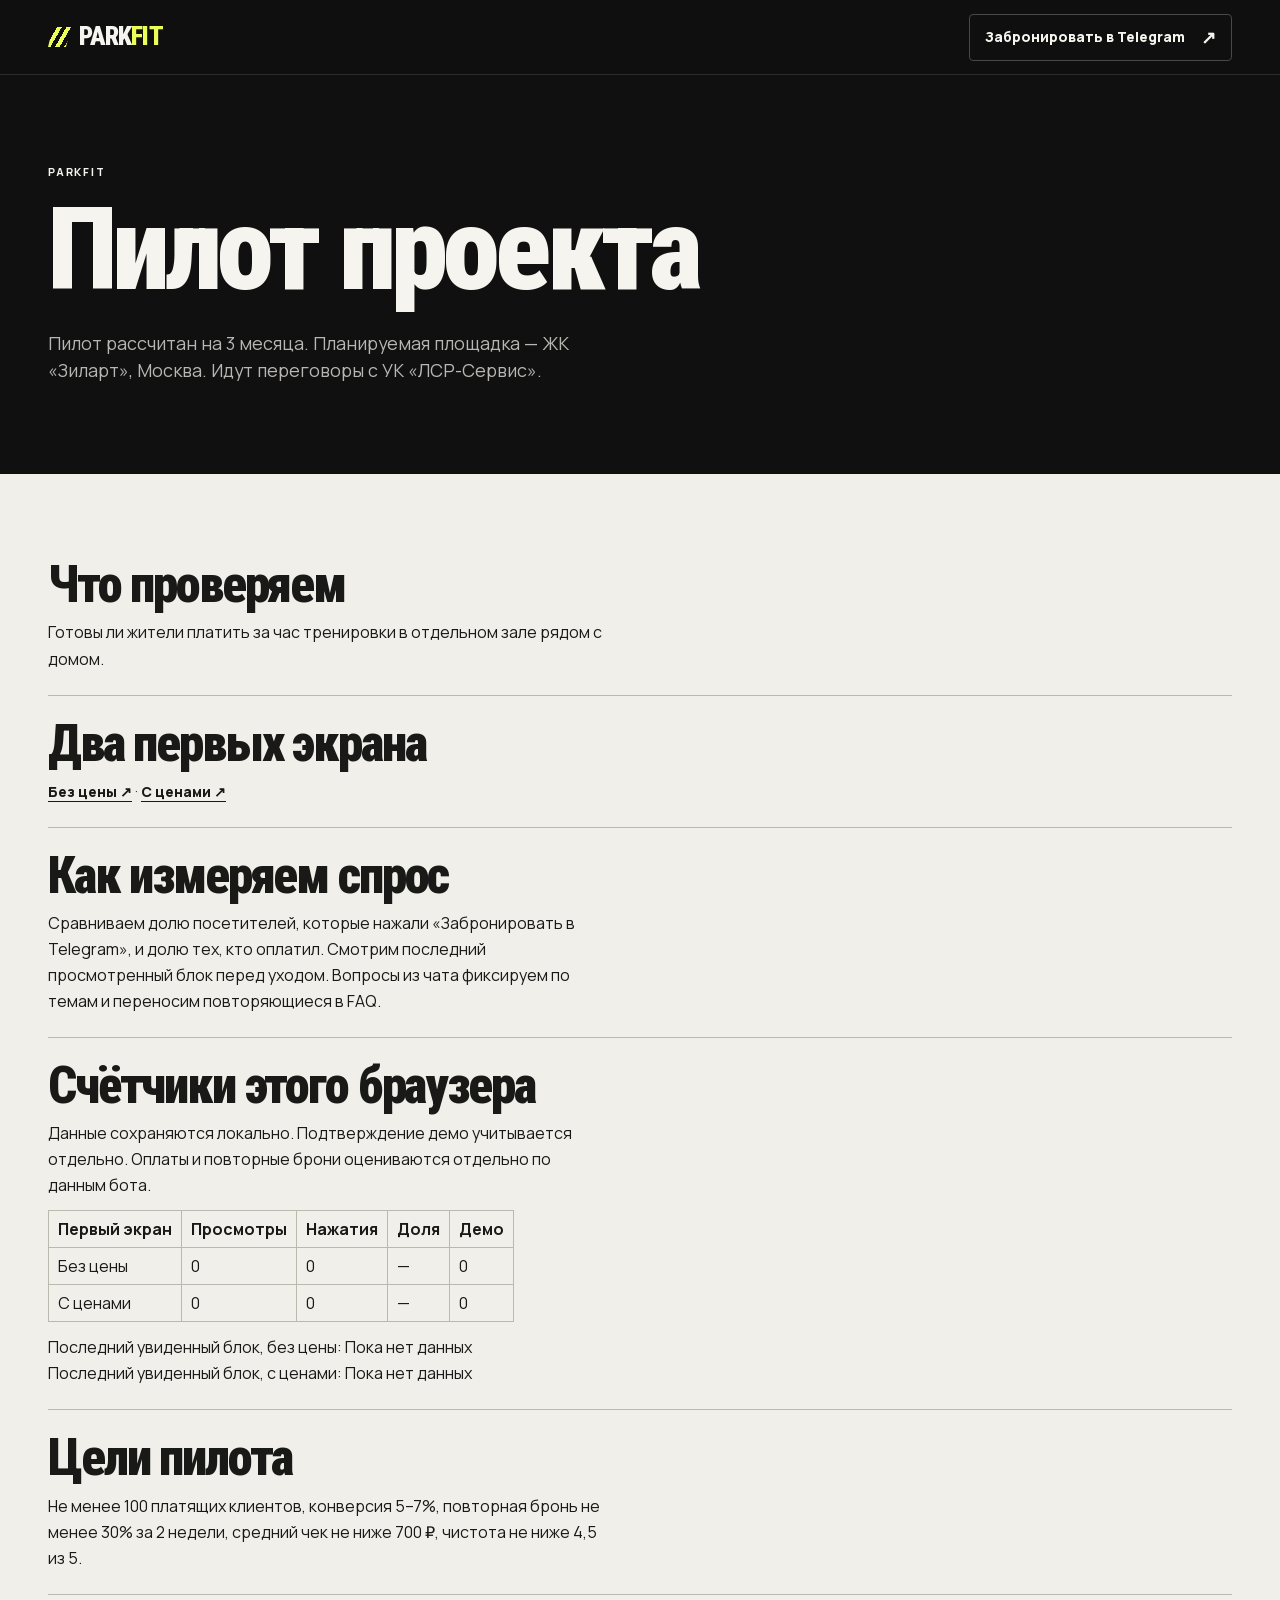
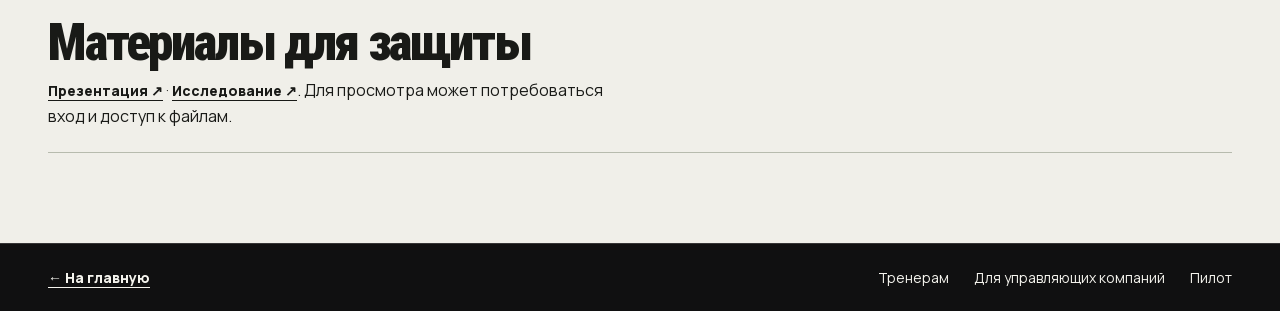
==== commit 96896f0c: "Sync with public main and keep defense material links" ====
--- a/pilot.html
+++ b/pilot.html
@@ -21,6 +21,7 @@
       <p class="lead">Пилот рассчитан на 3 месяца. Планируемая площадка — ЖК «Зиларт», Москва. Идут переговоры с УК «ЛСР-Сервис».</p>
     </section>
     <section class="light"><div class="wrap section detail-sections">
+      <article><h2>Что проверяем</h2><p>Готовы ли жители платить за час тренировки в отдельном зале рядом с домом.</p></article>
       <article><h2>Два первых экрана</h2><p><a class="quiet" href="./?hero=plain">Без цены ↗</a> · <a class="quiet" href="./?hero=price">С ценами ↗</a></p></article>
       <article><h2>Как измеряем спрос</h2><p>Сравниваем долю посетителей, которые нажали «Забронировать в Telegram», и долю тех, кто оплатил. Смотрим последний просмотренный блок перед уходом. Вопросы из чата фиксируем по темам и переносим повторяющиеся в FAQ.</p></article>
       <article><h2>Счётчики этого браузера</h2><p>Данные сохраняются локально. Подтверждение демо учитывается отдельно. Оплаты и повторные брони оцениваются отдельно по данным бота.</p>
@@ -29,6 +30,7 @@
         <p>Последний увиденный блок, с ценами: <span id="blocks-price">—</span></p>
       </article>
       <article><h2>Цели пилота</h2><p>Не менее 100 платящих клиентов, конверсия 5–7%, повторная бронь не менее 30% за 2 недели, средний чек не ниже 700 ₽, чистота не ниже 4,5 из 5.</p></article>
+      <article><h2>Материалы для защиты</h2><p><a class="quiet" href="https://www.canva.com/d/xo83vK4XGWdg7Co">Презентация ↗</a> · <a class="quiet" href="https://docs.google.com/document/d/18_EZQo6w82USb9HViiqUJIRO9OwNO_tz73DgFptD2i4/edit">Исследование ↗</a>. Для просмотра может потребоваться вход и доступ к файлам.</p></article>
     </div></section>
   </main>
   <footer><div class="wrap footer-inner"><a class="quiet" href="./">← На главную</a><div class="footer-links"><a href="trainers.html">Тренерам</a><a href="venues.html">Для управляющих компаний</a><a href="pilot.html">Пилот</a></div></div></footer>
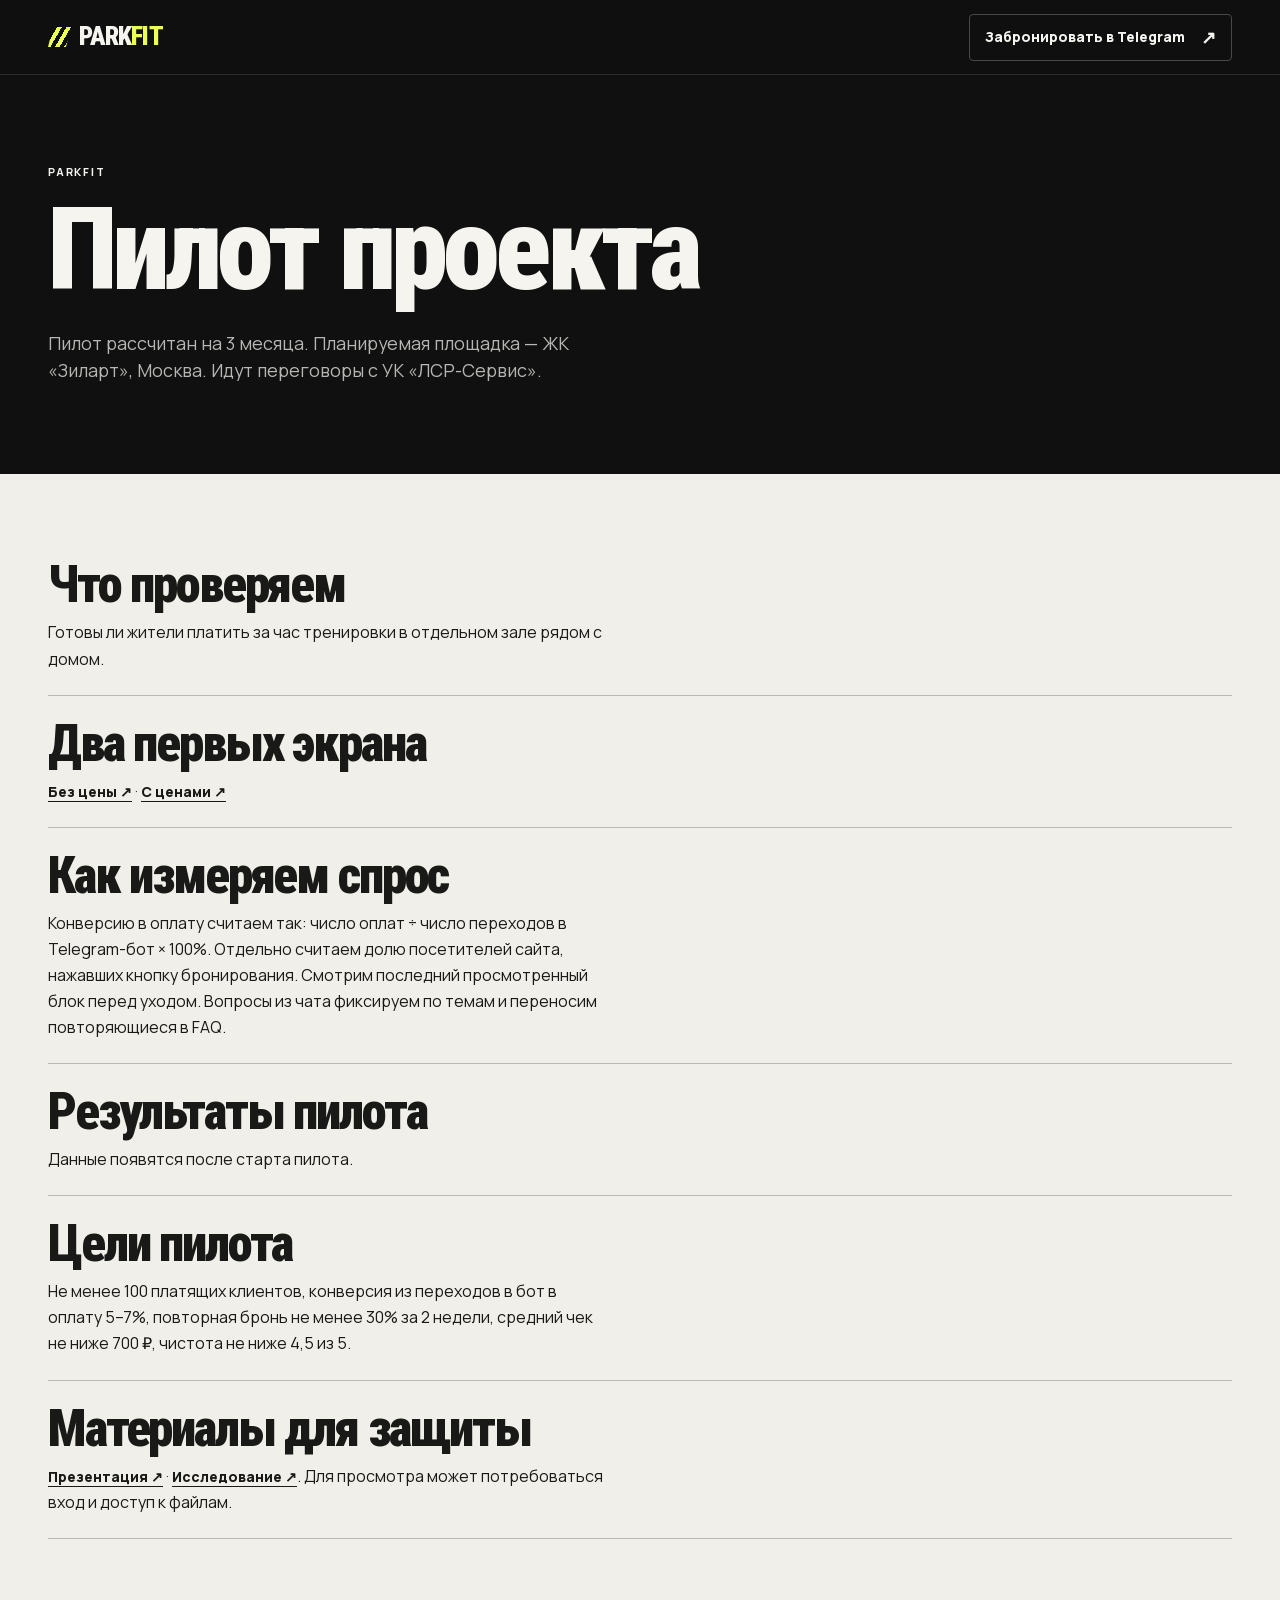
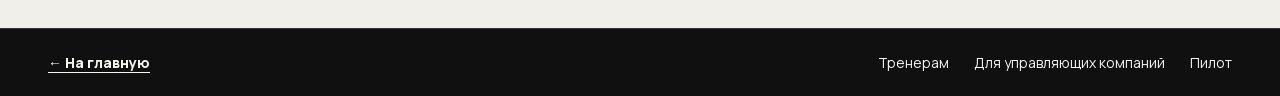
==== commit 84833118: "Clarify pilot conversion and hide empty demo metrics" ====
--- a/pilot.html
+++ b/pilot.html
@@ -6,8 +6,8 @@
   <meta name="theme-color" content="#101011">
   <title>Пилот проекта — ParkFit</title>
   <link rel="stylesheet" href="fonts.css">
-  <link rel="stylesheet" href="style.css">
-  <script src="pilot-metrics.js" defer></script>
+  <link rel="stylesheet" href="style.css?v=parkfit">
+  <script src="pilot-metrics.js?v=parkfit-pilot" defer></script>
 </head>
 <body>
   <header class="nav"><div class="wrap nav-inner">
@@ -23,13 +23,22 @@
     <section class="light"><div class="wrap section detail-sections">
       <article><h2>Что проверяем</h2><p>Готовы ли жители платить за час тренировки в отдельном зале рядом с домом.</p></article>
       <article><h2>Два первых экрана</h2><p><a class="quiet" href="./?hero=plain">Без цены ↗</a> · <a class="quiet" href="./?hero=price">С ценами ↗</a></p></article>
-      <article><h2>Как измеряем спрос</h2><p>Сравниваем долю посетителей, которые нажали «Забронировать в Telegram», и долю тех, кто оплатил. Смотрим последний просмотренный блок перед уходом. Вопросы из чата фиксируем по темам и переносим повторяющиеся в FAQ.</p></article>
-      <article><h2>Счётчики этого браузера</h2><p>Данные сохраняются локально. Подтверждение демо учитывается отдельно. Оплаты и повторные брони оцениваются отдельно по данным бота.</p>
-        <div class="report-table"><table><thead><tr><th scope="col">Первый экран</th><th scope="col">Просмотры</th><th scope="col">Нажатия</th><th scope="col">Доля</th><th scope="col">Демо</th></tr></thead><tbody id="pilot-report"></tbody></table></div>
-        <p>Последний увиденный блок, без цены: <span id="blocks-plain">—</span></p>
-        <p>Последний увиденный блок, с ценами: <span id="blocks-price">—</span></p>
+      <article><h2>Как измеряем спрос</h2><p>Конверсию в оплату считаем так: число оплат ÷ число переходов в Telegram-бот × 100%. Отдельно считаем долю посетителей сайта, нажавших кнопку бронирования. Смотрим последний просмотренный блок перед уходом. Вопросы из чата фиксируем по темам и переносим повторяющиеся в FAQ.</p></article>
+      <article>
+        <h2>Результаты пилота</h2>
+        <p>Данные появятся после старта пилота.</p>
+        <details id="pilot-preview" hidden>
+          <summary>Счётчики демо в этом браузере</summary>
+          <p>Здесь учитываются просмотры лендинга, клики по кнопке и завершения демо в этом браузере. Данные об оплатах берутся из бота.</p>
+          <div class="report-table">
+            <table>
+              <thead><tr><th scope="col">Первый экран</th><th scope="col">Просмотры</th><th scope="col">Клики</th><th scope="col">Доля кликов</th><th scope="col">Завершения демо</th><th scope="col">Последний просмотренный блок</th></tr></thead>
+              <tbody id="pilot-report"></tbody>
+            </table>
+          </div>
+        </details>
       </article>
-      <article><h2>Цели пилота</h2><p>Не менее 100 платящих клиентов, конверсия 5–7%, повторная бронь не менее 30% за 2 недели, средний чек не ниже 700 ₽, чистота не ниже 4,5 из 5.</p></article>
+      <article><h2>Цели пилота</h2><p>Не менее 100 платящих клиентов, конверсия из переходов в бот в оплату 5–7%, повторная бронь не менее 30% за 2 недели, средний чек не ниже 700 ₽, чистота не ниже 4,5 из 5.</p></article>
       <article><h2>Материалы для защиты</h2><p><a class="quiet" href="https://www.canva.com/d/xo83vK4XGWdg7Co">Презентация ↗</a> · <a class="quiet" href="https://docs.google.com/document/d/18_EZQo6w82USb9HViiqUJIRO9OwNO_tz73DgFptD2i4/edit">Исследование ↗</a>. Для просмотра может потребоваться вход и доступ к файлам.</p></article>
     </div></section>
   </main>
--- a/style.css
+++ b/style.css
@@ -87,7 +87,7 @@
 .zone { border: 1px dashed #78816e; border-radius: 3px; transition: background .32s; }
 .zone.is-active { background: #e3f565; }
 .fixture { border: 1px solid #3d4739; border-radius: 2px; background: #d7ddcd; }
-.rack { border-width: 2px; background: linear-gradient(#3d4739, #3d4739) center 88% / 100% 3px no-repeat; }
+.rack { border-width: 3px; background: linear-gradient(#3d4739, #3d4739) center 18% / 100% 3px no-repeat, #d7ddcd; }
 .bench { background: #666e5b; }
 .dumbbells { background: repeating-linear-gradient(90deg, #535c4e 0 2px, #d7ddcd 2px 5px); }
 .mat { background: repeating-linear-gradient(135deg, #d6decf 0 4px, #9ca78b 4px 5px); }
